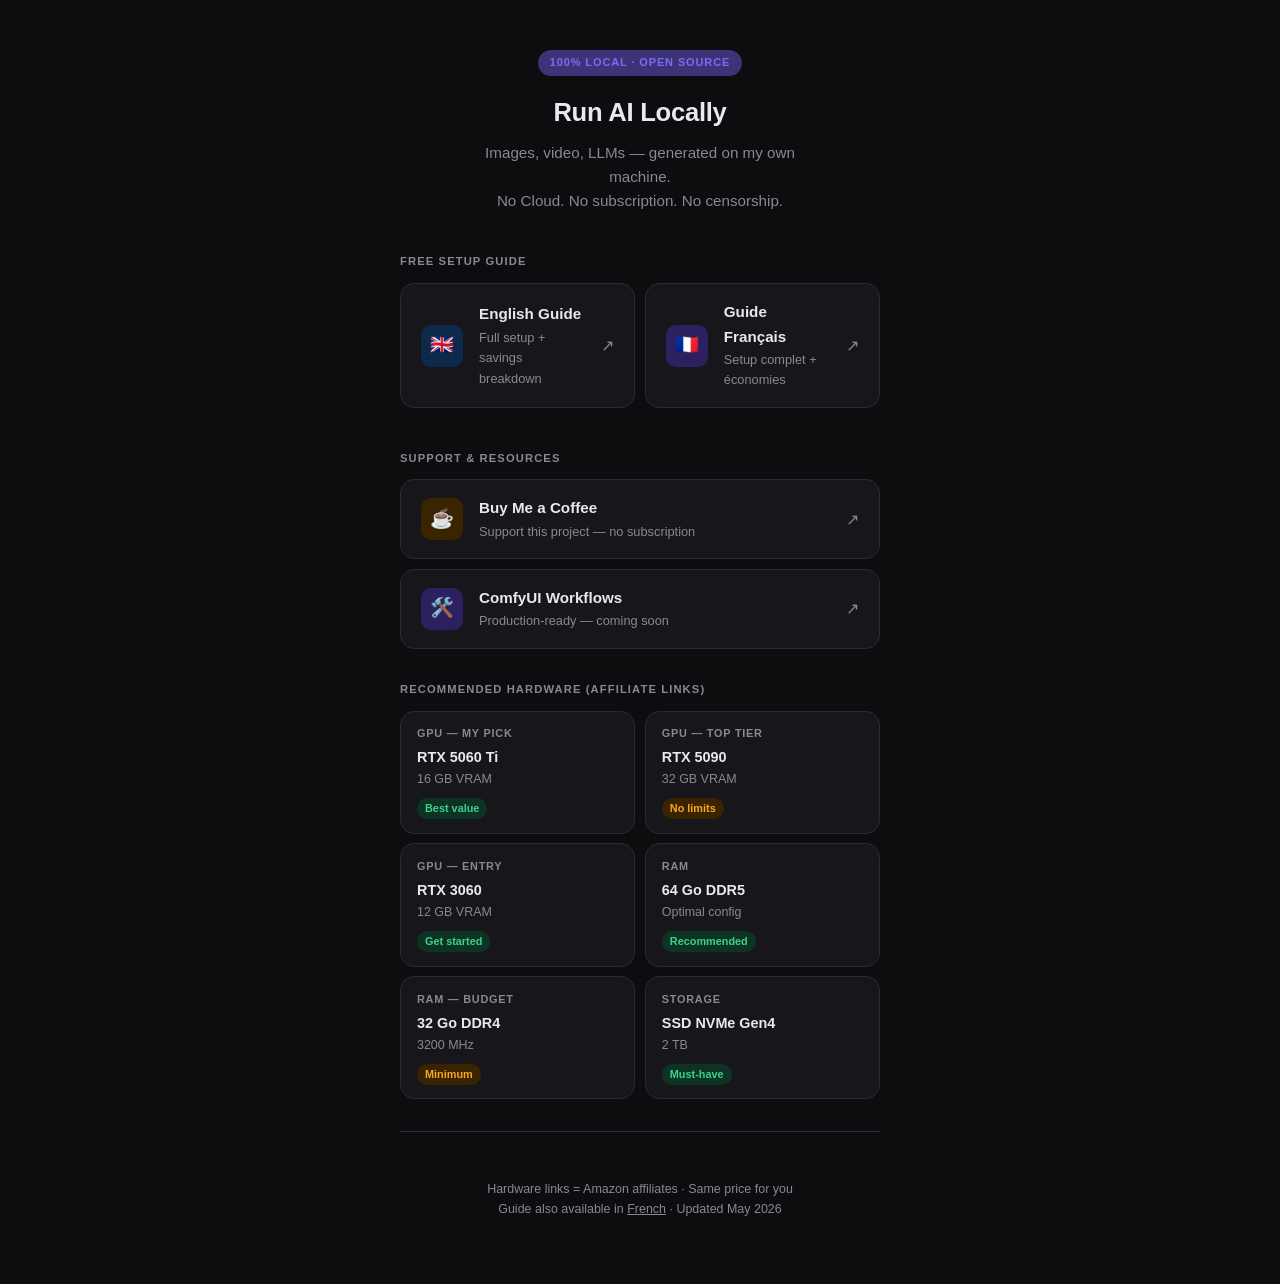
==== index.html @ 3cb80f96 "fix(landing): consistent footer wording, EN hardware labels" ====
<!DOCTYPE html>
<html lang="fr">
<head>
<meta charset="UTF-8">
<meta name="viewport" content="width=device-width, initial-scale=1.0">
<title>IA en Local — Setup & Ressources</title>
<meta name="description" content="Générez des images, vidéos et du texte par IA sans Cloud, sans abonnement, sur votre propre machine.">
<style>
  *, *::before, *::after { box-sizing: border-box; margin: 0; padding: 0; }

  :root {
    --bg: #0d0d0f;
    --surface: #17171b;
    --border: #2a2a30;
    --accent: #7c6af7;
    --accent-dim: #3d3478;
    --text: #e8e8ee;
    --muted: #888896;
    --green: #3ecf8e;
    --amber: #f5a623;
  }

  body {
    font-family: -apple-system, BlinkMacSystemFont, 'Segoe UI', sans-serif;
    background: var(--bg);
    color: var(--text);
    min-height: 100vh;
    display: flex;
    flex-direction: column;
    align-items: center;
    padding: 3rem 1.25rem 4rem;
    line-height: 1.6;
  }

  .container {
    width: 100%;
    max-width: 480px;
  }

  /* Header */
  .header {
    text-align: center;
    margin-bottom: 2.5rem;
  }

  .badge {
    display: inline-block;
    background: var(--accent-dim);
    color: var(--accent);
    font-size: 11px;
    font-weight: 600;
    letter-spacing: .08em;
    text-transform: uppercase;
    padding: 4px 12px;
    border-radius: 999px;
    margin-bottom: 1rem;
  }

  .header h1 {
    font-size: 1.6rem;
    font-weight: 700;
    margin-bottom: .5rem;
    letter-spacing: -.01em;
  }

  .header p {
    font-size: .95rem;
    color: var(--muted);
    max-width: 340px;
    margin: 0 auto;
  }

  /* Section label */
  .section-label {
    font-size: .7rem;
    font-weight: 600;
    letter-spacing: .1em;
    text-transform: uppercase;
    color: var(--muted);
    margin: 2rem 0 .75rem;
  }

  /* Link card */
  .link-card {
    display: flex;
    align-items: center;
    gap: 1rem;
    background: var(--surface);
    border: 1px solid var(--border);
    border-radius: 14px;
    padding: 1rem 1.25rem;
    text-decoration: none;
    color: var(--text);
    margin-bottom: .6rem;
    transition: border-color .15s, transform .1s;
  }

  .link-card:hover {
    border-color: var(--accent);
    transform: translateY(-1px);
  }

  .link-card:active { transform: translateY(0); }

  .card-icon {
    width: 42px;
    height: 42px;
    border-radius: 10px;
    display: flex;
    align-items: center;
    justify-content: center;
    font-size: 1.2rem;
    flex-shrink: 0;
  }

  .icon-purple { background: #2d2060; }
  .icon-blue   { background: #0e2a4a; }
  .icon-green  { background: #0d3325; }
  .icon-amber  { background: #3a2400; }
  .icon-gray   { background: #1e1e24; }

  .card-text { flex: 1; min-width: 0; }
  .card-title { font-size: .95rem; font-weight: 600; }
  .card-desc  { font-size: .8rem; color: var(--muted); margin-top: 1px; }

  .card-arrow {
    color: var(--muted);
    font-size: 1rem;
    flex-shrink: 0;
  }

  /* Hardware grid */
  .hw-grid {
    display: grid;
    grid-template-columns: 1fr 1fr;
    gap: .6rem;
  }

  .hw-card {
    display: flex;
    flex-direction: column;
    background: var(--surface);
    border: 1px solid var(--border);
    border-radius: 14px;
    padding: .85rem 1rem;
    text-decoration: none;
    color: var(--text);
    transition: border-color .15s, transform .1s;
  }

  .hw-card:hover {
    border-color: var(--accent);
    transform: translateY(-1px);
  }

  .hw-label {
    font-size: .68rem;
    font-weight: 600;
    letter-spacing: .07em;
    text-transform: uppercase;
    color: var(--muted);
    margin-bottom: .35rem;
  }

  .hw-title { font-size: .9rem; font-weight: 600; line-height: 1.3; }
  .hw-sub   { font-size: .78rem; color: var(--muted); margin-top: 3px; }

  .hw-badge {
    display: inline-block;
    margin-top: .5rem;
    font-size: .68rem;
    font-weight: 600;
    padding: 2px 8px;
    border-radius: 999px;
    width: fit-content;
  }

  .badge-green { background: #0d3325; color: var(--green); }
  .badge-amber { background: #3a2400; color: var(--amber); }

  /* Divider */
  .divider {
    border: none;
    border-top: 1px solid var(--border);
    margin: 2rem 0 0;
  }

  /* Lang switcher */
  .lang-row {
    display: flex;
    gap: .6rem;
  }

  .lang-row .link-card {
    flex: 1;
  }

  /* Footer */
  .footer {
    text-align: center;
    margin-top: 3rem;
    font-size: .78rem;
    color: var(--muted);
  }

  .footer a { color: var(--muted); text-decoration: underline; }

  @media (max-width: 360px) {
    .hw-grid { grid-template-columns: 1fr; }
    .lang-row { flex-direction: column; }
  }
</style>
</head>
<body>
<div class="container">

  <header class="header">
    <div class="badge">100% Local · Open Source</div>
    <h1>Run AI Locally</h1>
    <p>Images, video, LLMs — generated on my own machine.<br>No Cloud. No subscription. No censorship.</p>
  </header>

  <!-- Guide -->
  <div class="section-label">Free setup guide</div>

  <div class="lang-row">
    <a href="guide-en.html" class="link-card">
      <div class="card-icon icon-blue">🇬🇧</div>
      <div class="card-text">
        <div class="card-title">English Guide</div>
        <div class="card-desc">Full setup + savings breakdown</div>
      </div>
      <div class="card-arrow">↗</div>
    </a>
    <a href="guide-fr.html" class="link-card">
      <div class="card-icon icon-purple">🇫🇷</div>
      <div class="card-text">
        <div class="card-title">Guide Français</div>
        <div class="card-desc">Setup complet + économies</div>
      </div>
      <div class="card-arrow">↗</div>
    </a>
  </div>

  <!-- Resources -->
  <div class="section-label">Support &amp; resources</div>

  <a href="https://ko-fi.com/localaisetup" class="link-card" target="_blank" rel="noopener">
    <div class="card-icon icon-amber">☕</div>
    <div class="card-text">
      <div class="card-title">Buy Me a Coffee</div>
      <div class="card-desc">Support this project — no subscription</div>
    </div>
    <div class="card-arrow">↗</div>
  </a>

  <a href="VOTRE_LIEN_GUMROAD" class="link-card" target="_blank" rel="noopener">
    <div class="card-icon icon-purple">🛠️</div>
    <div class="card-text">
      <div class="card-title">ComfyUI Workflows</div>
      <div class="card-desc">Production-ready — coming soon</div>
    </div>
    <div class="card-arrow">↗</div>
  </a>

  <!-- Hardware -->
  <div class="section-label">Recommended hardware (affiliate links)</div>

  <div class="hw-grid">
    <a href="https://amzn.to/426eEuU" class="hw-card" target="_blank" rel="noopener">
      <div class="hw-label">GPU — My pick</div>
      <div class="hw-title">RTX 5060 Ti</div>
      <div class="hw-sub">16 GB VRAM</div>
      <span class="hw-badge badge-green">Best value</span>
    </a>
    <a href="https://amzn.to/48rDPM8" class="hw-card" target="_blank" rel="noopener">
      <div class="hw-label">GPU — Top tier</div>
      <div class="hw-title">RTX 5090</div>
      <div class="hw-sub">32 GB VRAM</div>
      <span class="hw-badge badge-amber">No limits</span>
    </a>
    <a href="https://amzn.to/4t6zHtd" class="hw-card" target="_blank" rel="noopener">
      <div class="hw-label">GPU — Entry</div>
      <div class="hw-title">RTX 3060</div>
      <div class="hw-sub">12 GB VRAM</div>
      <span class="hw-badge badge-green">Get started</span>
    </a>
    <a href="https://amzn.to/48r1oom" class="hw-card" target="_blank" rel="noopener">
      <div class="hw-label">RAM</div>
      <div class="hw-title">64 Go DDR5</div>
      <div class="hw-sub">Optimal config</div>
      <span class="hw-badge badge-green">Recommended</span>
    </a>
    <a href="https://amzn.to/4mpcKyQ" class="hw-card" target="_blank" rel="noopener">
      <div class="hw-label">RAM — Budget</div>
      <div class="hw-title">32 Go DDR4</div>
      <div class="hw-sub">3200 MHz</div>
      <span class="hw-badge badge-amber">Minimum</span>
    </a>
    <a href="https://amzn.to/41t6woi" class="hw-card" target="_blank" rel="noopener">
      <div class="hw-label">Storage</div>
      <div class="hw-title">SSD NVMe Gen4</div>
      <div class="hw-sub">2 TB</div>
      <span class="hw-badge badge-green">Must-have</span>
    </a>
  </div>

  <hr class="divider">

  <footer class="footer">
    <p>Hardware links = Amazon affiliates · Same price for you<br>
    Guide also available in <a href="guide-fr.html">French</a> · Updated May 2026</p>
  </footer>

</div>
</body>
</html>
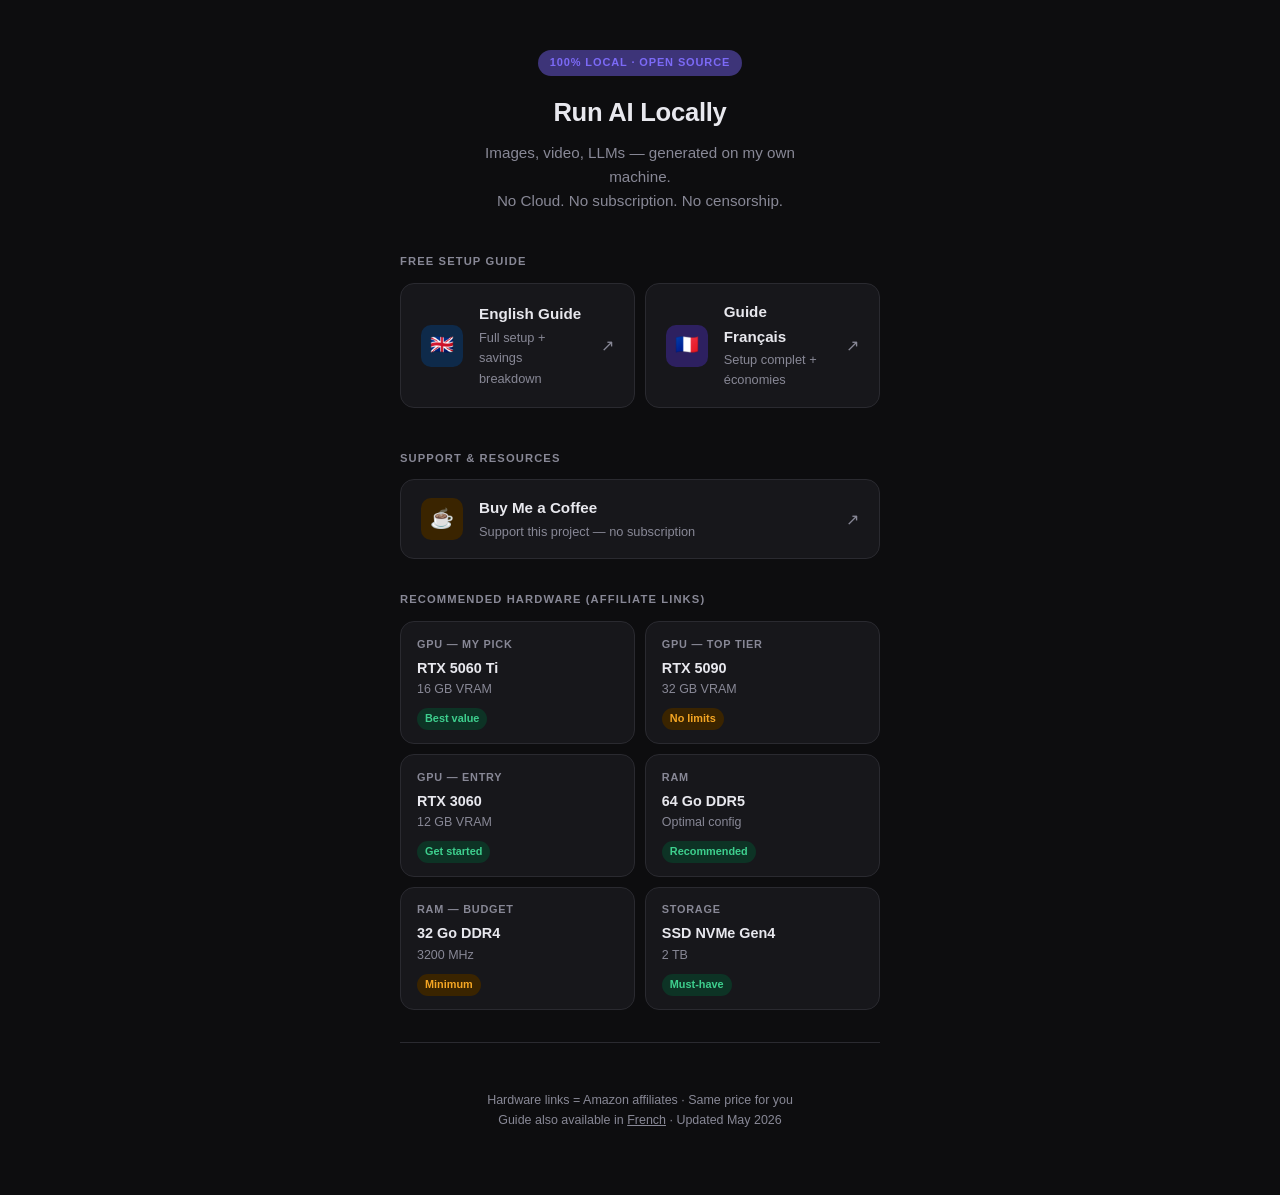
==== commit 2e6f1e27: "remove ComfyUI Workflows card — covered in paid guide" ====
--- a/index.html
+++ b/index.html
@@ -254,15 +254,6 @@
     <div class="card-arrow">↗</div>
   </a>
 
-  <a href="VOTRE_LIEN_GUMROAD" class="link-card" target="_blank" rel="noopener">
-    <div class="card-icon icon-purple">🛠️</div>
-    <div class="card-text">
-      <div class="card-title">ComfyUI Workflows</div>
-      <div class="card-desc">Production-ready — coming soon</div>
-    </div>
-    <div class="card-arrow">↗</div>
-  </a>
-
   <!-- Hardware -->
   <div class="section-label">Recommended hardware (affiliate links)</div>
 
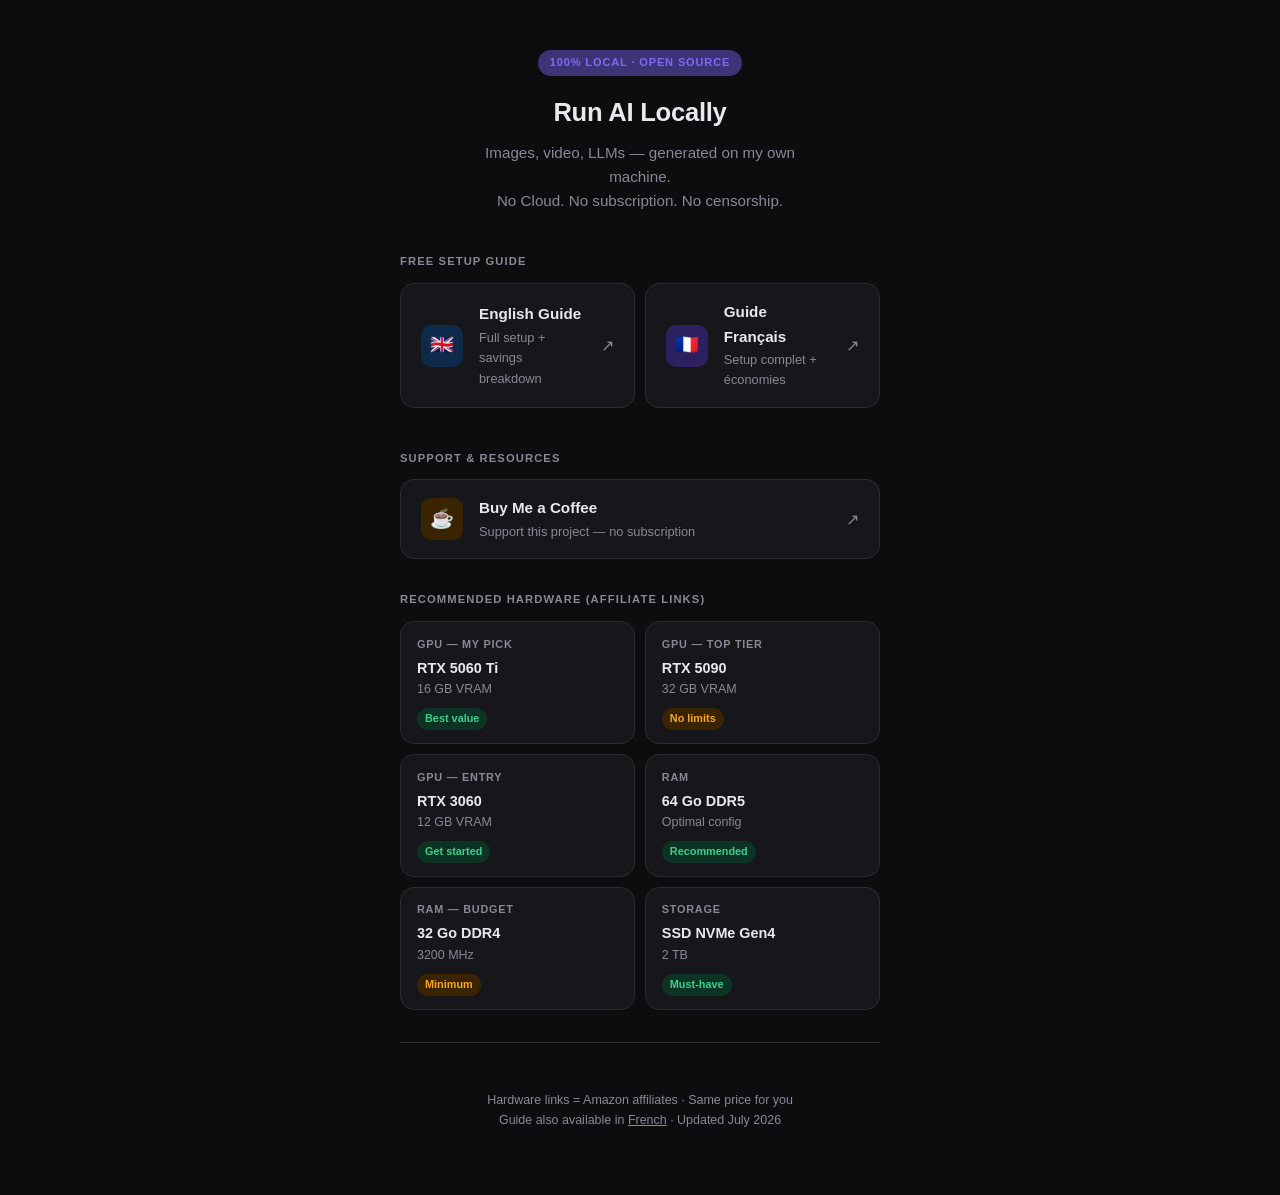
==== commit b3b7e8cc: "fix(dates): badges « Updated May 2026 » actualisés à July 2026 (EN/FR/index) Co-Authored-By: Claude " ====
--- a/index.html
+++ b/index.html
@@ -300,7 +300,7 @@
 
   <footer class="footer">
     <p>Hardware links = Amazon affiliates · Same price for you<br>
-    Guide also available in <a href="guide-fr.html">French</a> · Updated May 2026</p>
+    Guide also available in <a href="guide-fr.html">French</a> · Updated July 2026</p>
   </footer>
 
 </div>
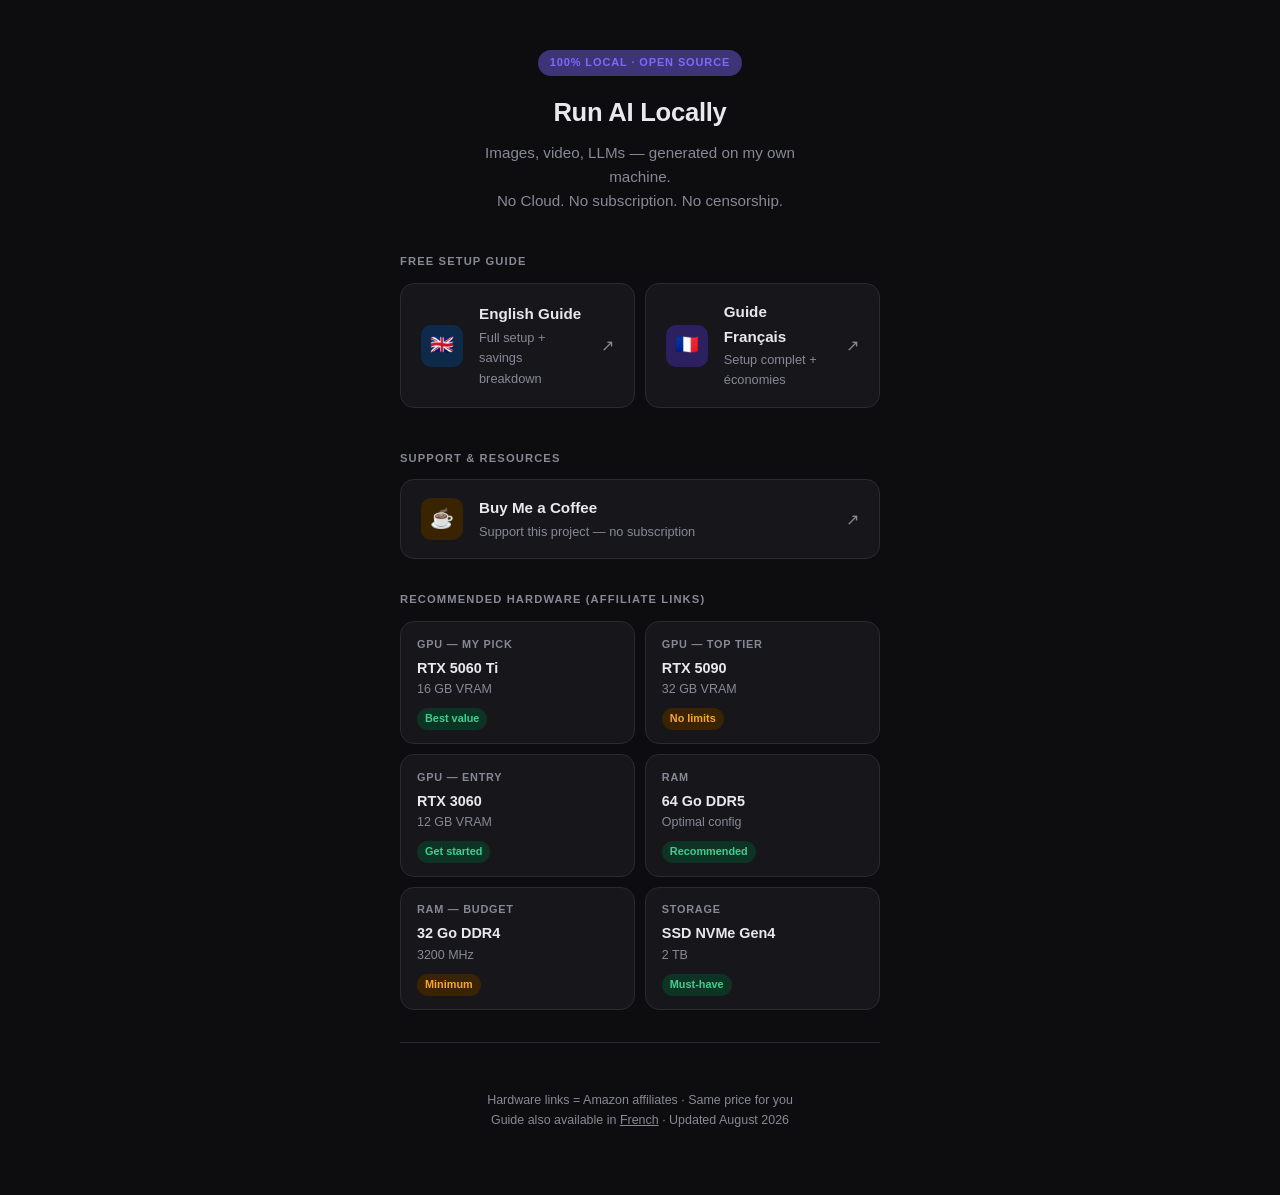
==== commit 6ed2a705: "feat(models): MiniMax H3 en tête du lineup vidéo + Threads MiniMax H3 devient la référence pour l'an" ====
--- a/index.html
+++ b/index.html
@@ -300,7 +300,7 @@
 
   <footer class="footer">
     <p>Hardware links = Amazon affiliates · Same price for you<br>
-    Guide also available in <a href="guide-fr.html">French</a> · Updated July 2026</p>
+    Guide also available in <a href="guide-fr.html">French</a> · Updated August 2026</p>
   </footer>
 
 </div>
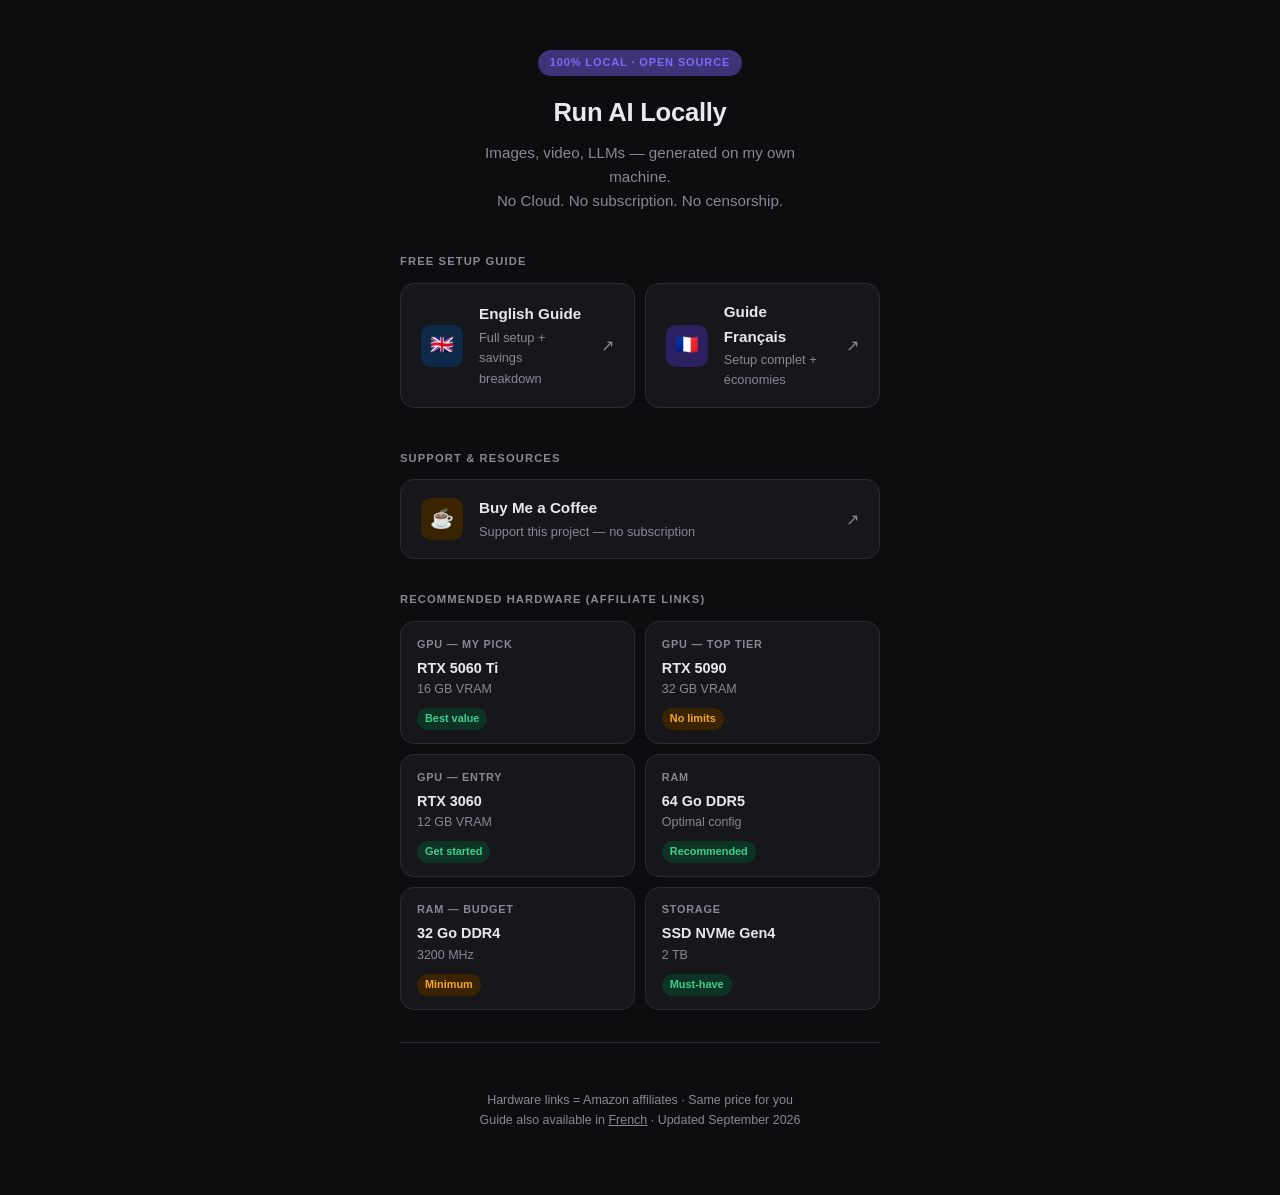
==== commit 7ef7a732: "feat(models): MiniMax H3 8 steps, Story Studio et retour de performance — septembre 2026 - Routine v" ====
--- a/index.html
+++ b/index.html
@@ -300,7 +300,7 @@
 
   <footer class="footer">
     <p>Hardware links = Amazon affiliates · Same price for you<br>
-    Guide also available in <a href="guide-fr.html">French</a> · Updated August 2026</p>
+    Guide also available in <a href="guide-fr.html">French</a> · Updated September 2026</p>
   </footer>
 
 </div>
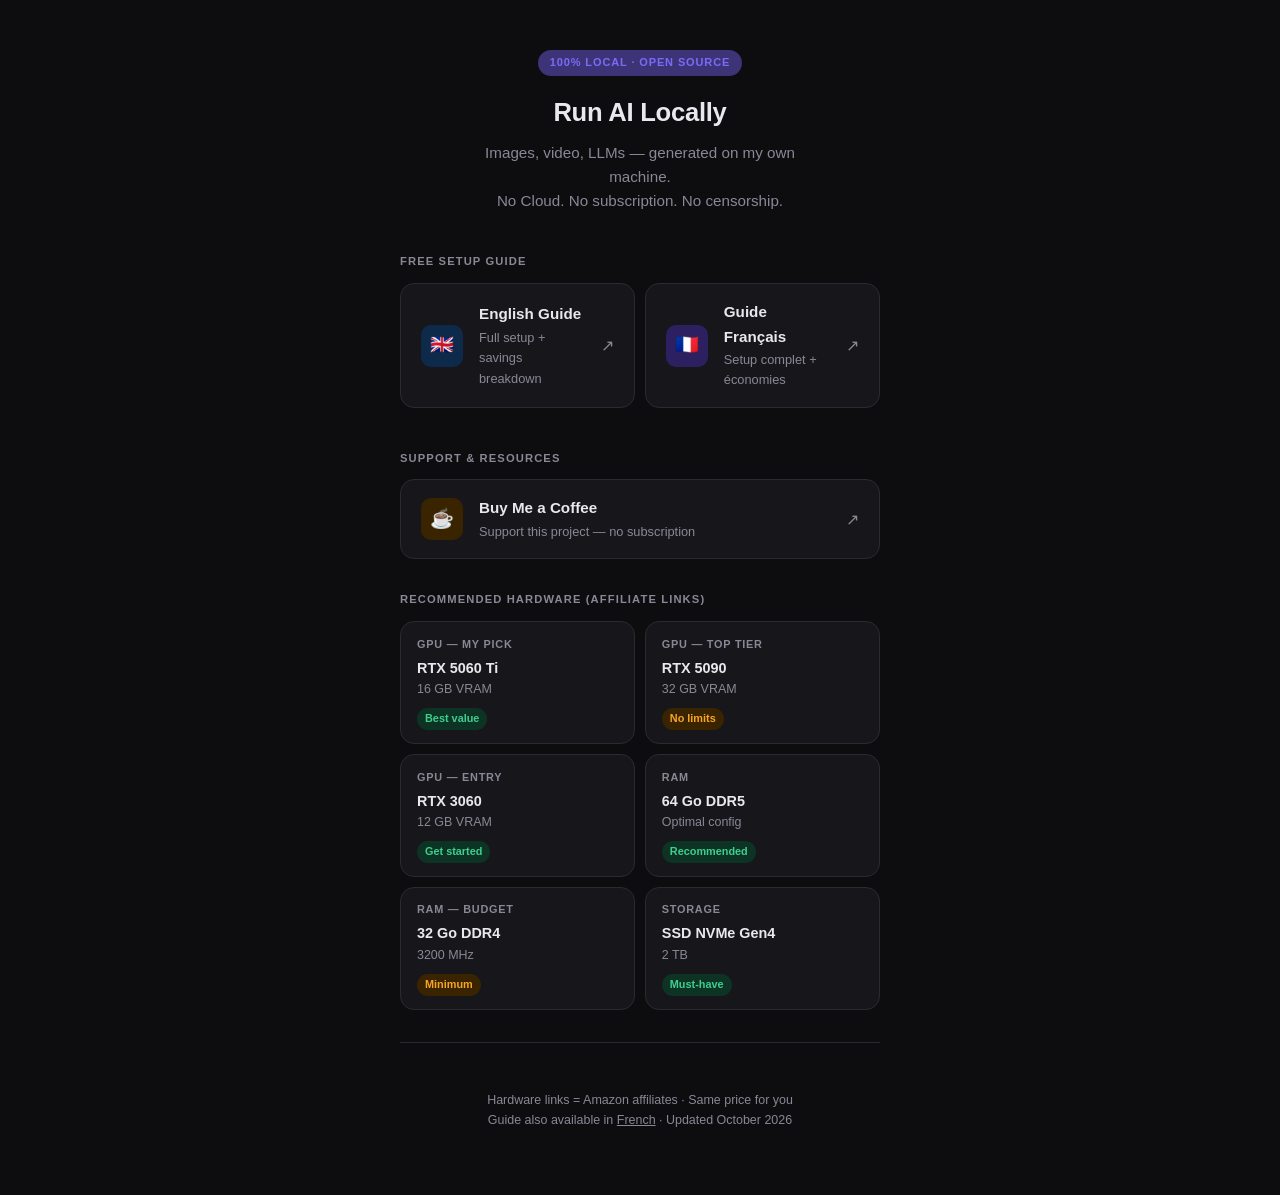
==== commit d43463ad: "feat(docs): guide gratuit - octobre 2026, structures video et Story seule" ====
--- a/index.html
+++ b/index.html
@@ -300,7 +300,7 @@
 
   <footer class="footer">
     <p>Hardware links = Amazon affiliates · Same price for you<br>
-    Guide also available in <a href="guide-fr.html">French</a> · Updated September 2026</p>
+    Guide also available in <a href="guide-fr.html">French</a> · Updated October 2026</p>
   </footer>
 
 </div>
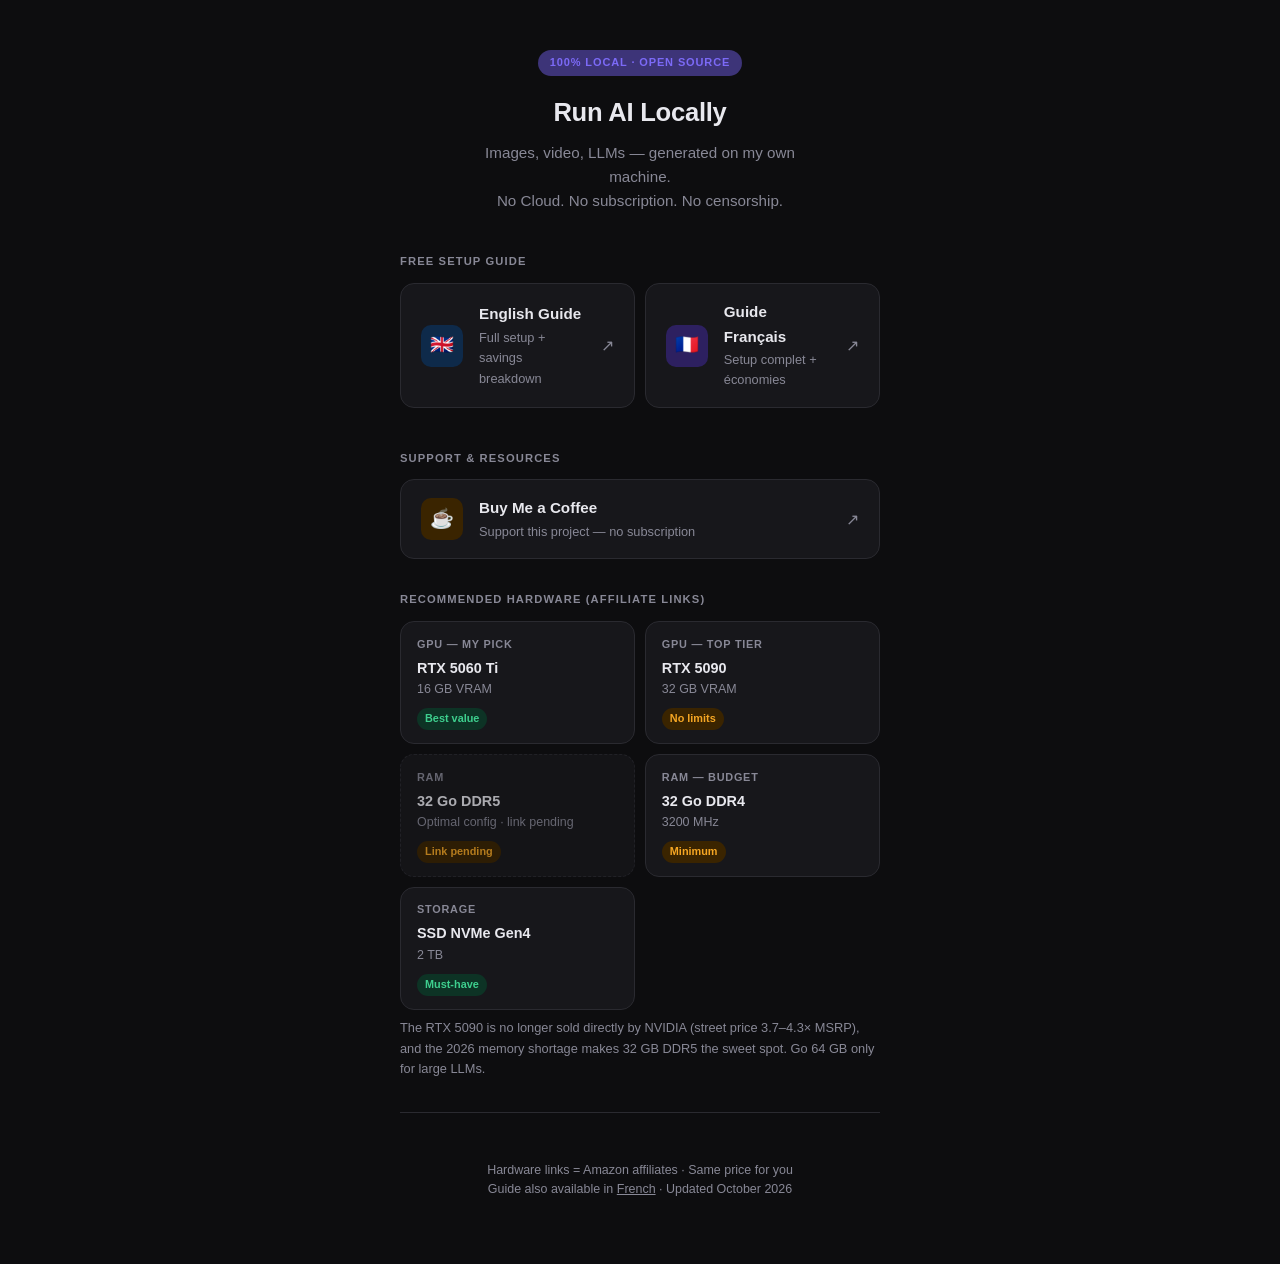
==== commit aa65366c: "fix(docs): hardware octobre 2026 - 3060 retiree, 32 Go DDR5, notes 5090/PSU" ====
--- a/index.html
+++ b/index.html
@@ -153,6 +153,17 @@
     transform: translateY(-1px);
   }
 
+  .hw-card-disabled {
+    cursor: default;
+    opacity: .72;
+    border-style: dashed;
+  }
+
+  .hw-card-disabled:hover {
+    border-color: var(--border);
+    transform: none;
+  }
+
   .hw-label {
     font-size: .68rem;
     font-weight: 600;
@@ -270,18 +281,12 @@
       <div class="hw-sub">32 GB VRAM</div>
       <span class="hw-badge badge-amber">No limits</span>
     </a>
-    <a href="https://amzn.to/4t6zHtd" class="hw-card" target="_blank" rel="noopener">
-      <div class="hw-label">GPU — Entry</div>
-      <div class="hw-title">RTX 3060</div>
-      <div class="hw-sub">12 GB VRAM</div>
-      <span class="hw-badge badge-green">Get started</span>
-    </a>
-    <a href="https://amzn.to/48r1oom" class="hw-card" target="_blank" rel="noopener">
+    <div class="hw-card hw-card-disabled" aria-disabled="true">
       <div class="hw-label">RAM</div>
-      <div class="hw-title">64 Go DDR5</div>
-      <div class="hw-sub">Optimal config</div>
-      <span class="hw-badge badge-green">Recommended</span>
-    </a>
+      <div class="hw-title">32 Go DDR5</div>
+      <div class="hw-sub">Optimal config · link pending</div>
+      <span class="hw-badge badge-amber">Link pending</span>
+    </div>
     <a href="https://amzn.to/4mpcKyQ" class="hw-card" target="_blank" rel="noopener">
       <div class="hw-label">RAM — Budget</div>
       <div class="hw-title">32 Go DDR4</div>
@@ -295,6 +300,7 @@
       <span class="hw-badge badge-green">Must-have</span>
     </a>
   </div>
+  <p style="font-size:.8rem; color:var(--muted); margin-top:.5rem;">The RTX 5090 is no longer sold directly by NVIDIA (street price 3.7–4.3× MSRP), and the 2026 memory shortage makes 32 GB DDR5 the sweet spot. Go 64 GB only for large LLMs.</p>
 
   <hr class="divider">
 
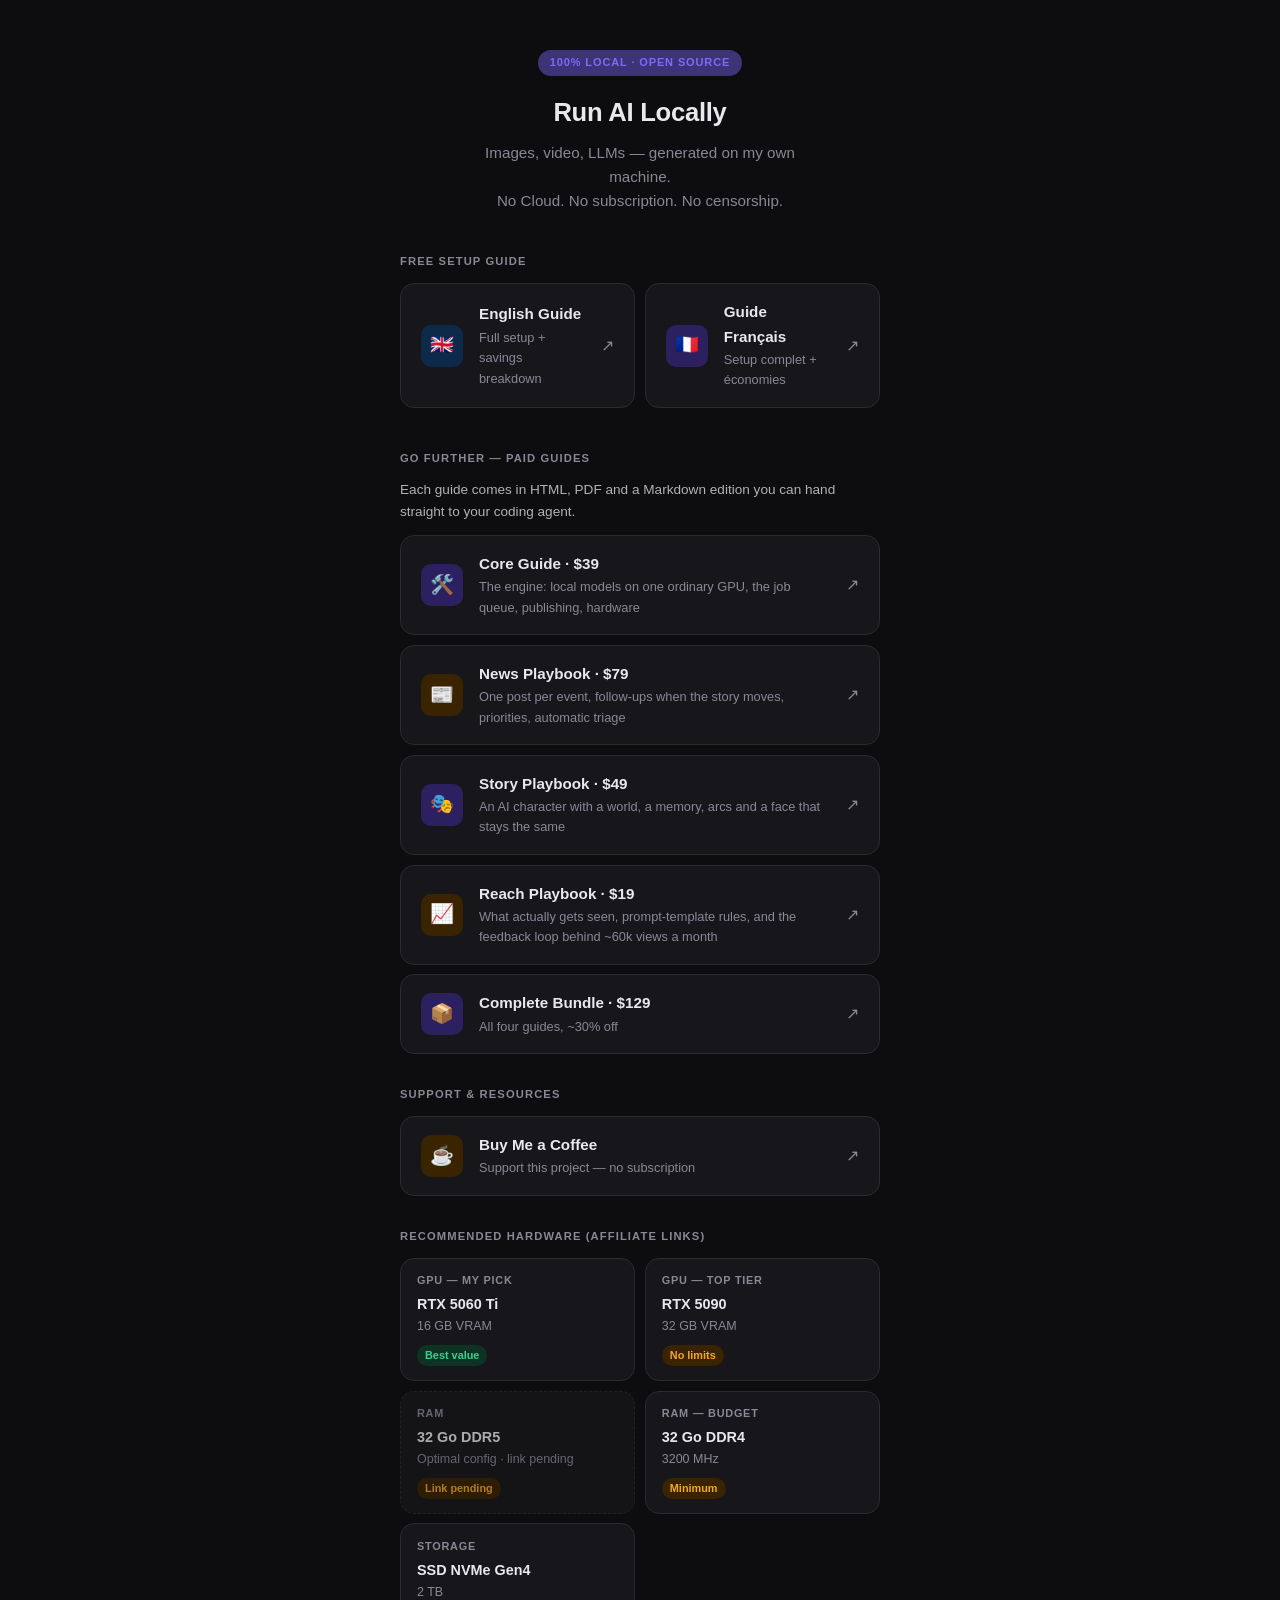
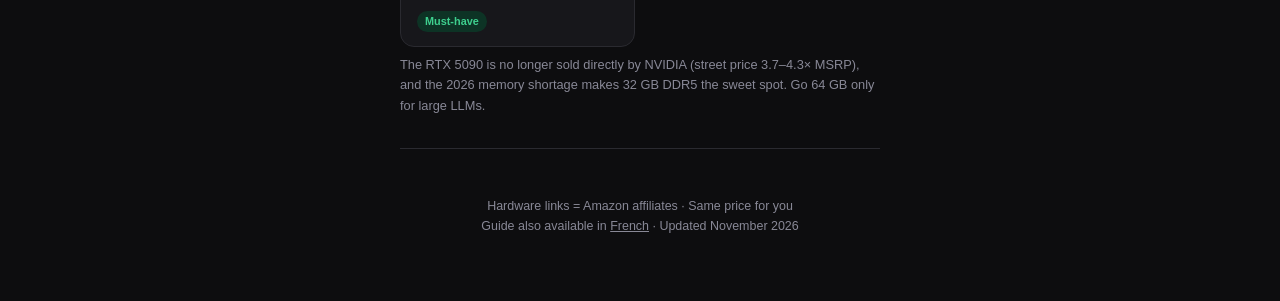
==== commit 714003ac: "feat(guide): aiguillage vers les guides payants, vidéo Pika Flex, novembre 2026 L'ancienne carte « g" ====
--- a/index.html
+++ b/index.html
@@ -253,6 +253,55 @@
     </a>
   </div>
 
+  <!-- Paid guides -->
+  <div class="section-label">Go further — paid guides</div>
+  <p style="font-size:.85rem;opacity:.75;margin:.25rem 0 .75rem">Each guide comes in HTML, PDF and a Markdown edition you can hand straight to your coding agent.</p>
+
+  <a href="https://localaisetup.gumroad.com/l/local-ai-pipeline" class="link-card" target="_blank" rel="noopener">
+    <div class="card-icon icon-purple">🛠️</div>
+    <div class="card-text">
+      <div class="card-title">Core Guide · $39</div>
+      <div class="card-desc">The engine: local models on one ordinary GPU, the job queue, publishing, hardware</div>
+    </div>
+    <div class="card-arrow">↗</div>
+  </a>
+
+  <a href="https://localaisetup.gumroad.com/l/local-ai-news-playbook" class="link-card" target="_blank" rel="noopener">
+    <div class="card-icon icon-amber">📰</div>
+    <div class="card-text">
+      <div class="card-title">News Playbook · $79</div>
+      <div class="card-desc">One post per event, follow-ups when the story moves, priorities, automatic triage</div>
+    </div>
+    <div class="card-arrow">↗</div>
+  </a>
+
+  <a href="https://localaisetup.gumroad.com/l/local-ai-story-playbook" class="link-card" target="_blank" rel="noopener">
+    <div class="card-icon icon-purple">🎭</div>
+    <div class="card-text">
+      <div class="card-title">Story Playbook · $49</div>
+      <div class="card-desc">An AI character with a world, a memory, arcs and a face that stays the same</div>
+    </div>
+    <div class="card-arrow">↗</div>
+  </a>
+
+  <a href="https://localaisetup.gumroad.com/l/local-ai-reach-playbook" class="link-card" target="_blank" rel="noopener">
+    <div class="card-icon icon-amber">📈</div>
+    <div class="card-text">
+      <div class="card-title">Reach Playbook · $19</div>
+      <div class="card-desc">What actually gets seen, prompt-template rules, and the feedback loop behind ~60k views a month</div>
+    </div>
+    <div class="card-arrow">↗</div>
+  </a>
+
+  <a href="https://localaisetup.gumroad.com/l/local-ai-complete-bundle" class="link-card" target="_blank" rel="noopener">
+    <div class="card-icon icon-purple">📦</div>
+    <div class="card-text">
+      <div class="card-title">Complete Bundle · $129</div>
+      <div class="card-desc">All four guides, ~30% off</div>
+    </div>
+    <div class="card-arrow">↗</div>
+  </a>
+
   <!-- Resources -->
   <div class="section-label">Support &amp; resources</div>
 
@@ -306,7 +355,7 @@
 
   <footer class="footer">
     <p>Hardware links = Amazon affiliates · Same price for you<br>
-    Guide also available in <a href="guide-fr.html">French</a> · Updated October 2026</p>
+    Guide also available in <a href="guide-fr.html">French</a> · Updated November 2026</p>
   </footer>
 
 </div>
